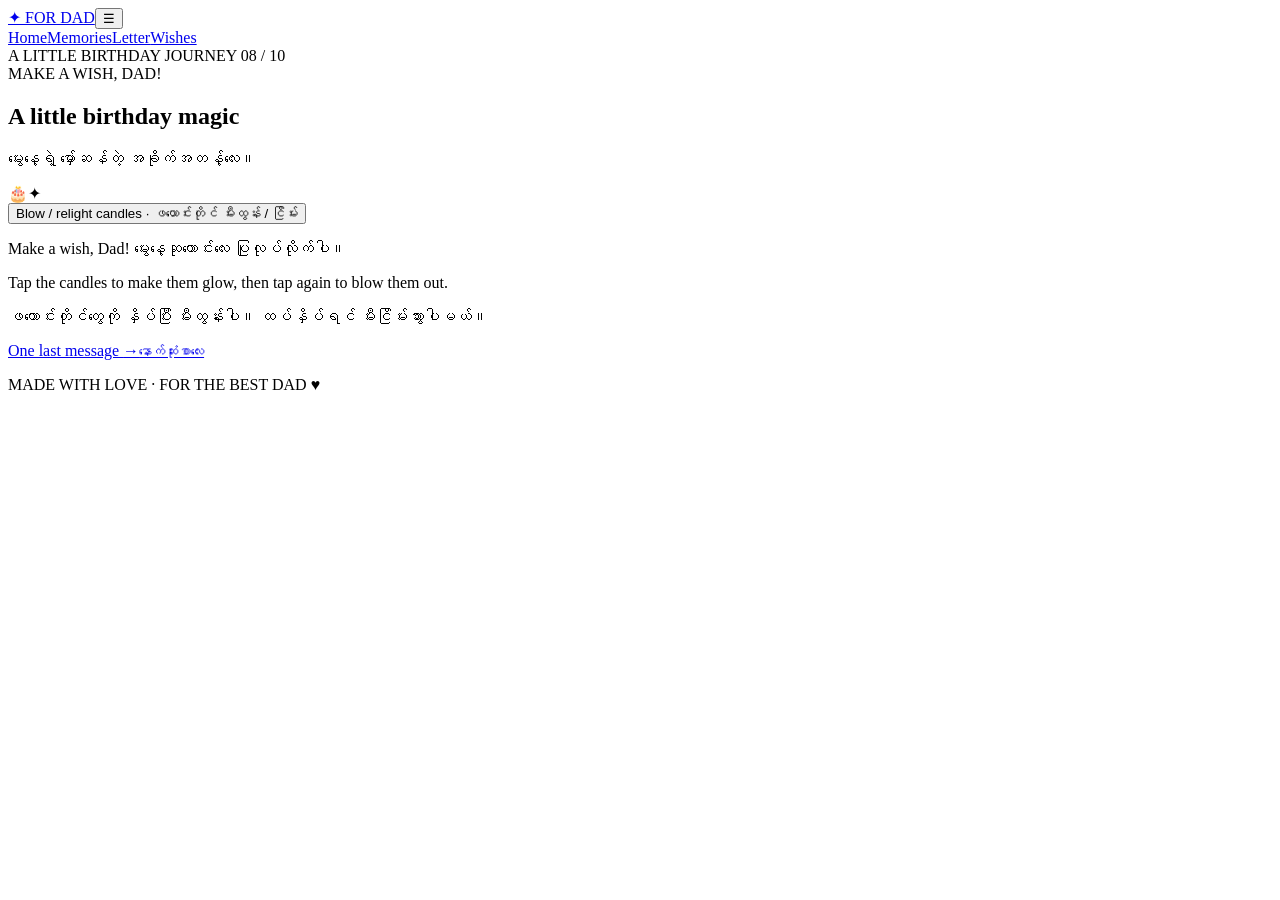
==== cake.html @ bc78f84e "Add files via upload" ====
<!DOCTYPE html>
<html lang="en">
<head>
  <meta charset="UTF-8"><meta name="viewport" content="width=device-width, initial-scale=1.0">
  <meta name="theme-color" content="#090909"><title>Make a wish, Dad! | Dad's Birthday</title>
  <link rel="preconnect" href="https://fonts.googleapis.com"><link rel="preconnect" href="https://fonts.gstatic.com" crossorigin>
  <link href="https://fonts.googleapis.com/css2?family=DM+Sans:wght@400;500;600;700&family=Playfair+Display:wght@500;600;700&display=swap" rel="stylesheet">
  <link rel="stylesheet" href="css/style.css"><link rel="stylesheet" href="css/responsive.css">
  <script src="js/main.js" defer></script>
</head>
<body data-page="08">
  <div class="ambient ambient-one"></div><div class="ambient ambient-two"></div>
  <header class="topbar"><a class="brand" href="index.html"><span>✦</span> FOR DAD</a><button class="menu-toggle" aria-label="Toggle navigation" data-action="menu">☰</button><nav class="nav-links"><a href="index.html">Home</a><a href="memories.html">Memories</a><a href="letter.html">Letter</a><a href="wishes.html">Wishes</a></nav></header>
  <main class="page-shell">
    <div class="page-number">A LITTLE BIRTHDAY JOURNEY <span>08 / 10</span></div>
    <section class="content-card">
      <div class="eyebrow"><span></span> MAKE A WISH, DAD!</div>
      <h1>A little birthday magic</h1><p class="myanmar lead-mm">မွေးနေ့ရဲ့ မှော်ဆန်တဲ့ အခိုက်အတန့်လေး။</p>
      <div class="cake-area"><div class="cake">🎂<span class="flame" data-flame>✦</span></div><button class="gold-button" data-action="candles">Blow / relight candles · ဖယောင်းတိုင် မီးထွန်း / ငြိမ်း</button><p class="reveal hidden" data-cake-message>Make a wish, Dad! မွေးနေ့ဆုတောင်းလေး ပြုလုပ်လိုက်ပါ။</p></div>
      <div class="copy-block"><p>Tap the candles to make them glow, then tap again to blow them out.</p><p class="myanmar">ဖယောင်းတိုင်တွေကို နှိပ်ပြီး မီးထွန်းပါ။ ထပ်နှိပ်ရင် မီးငြိမ်းသွားပါမယ်။</p></div>
      <a class="gold-button next-button" href="promise.html">One last message <span>→</span><small>နောက်ဆုံးစာလေး</small></a>
    </section>
    <footer><div class="progress"><span style="width:80%"></span></div><p>MADE WITH LOVE · FOR THE BEST DAD <span>♥</span></p></footer>
  </main>
  <div class="toast" role="status" aria-live="polite"></div>
</body></html>
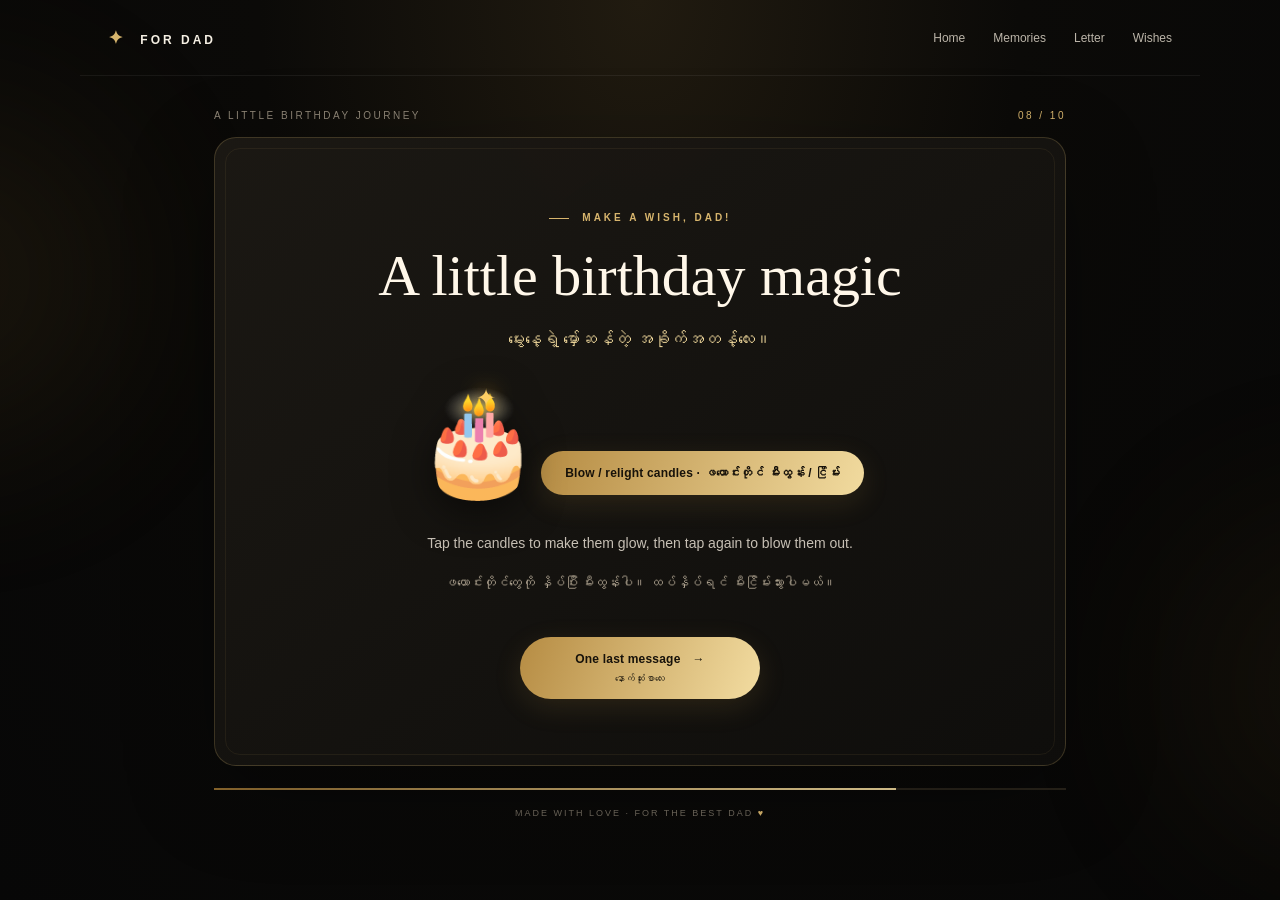
==== commit 929223bb: "Update stylesheet links in cake.html" ====
--- a/cake.html
+++ b/cake.html
@@ -5,7 +5,7 @@
   <meta name="theme-color" content="#090909"><title>Make a wish, Dad! | Dad's Birthday</title>
   <link rel="preconnect" href="https://fonts.googleapis.com"><link rel="preconnect" href="https://fonts.gstatic.com" crossorigin>
   <link href="https://fonts.googleapis.com/css2?family=DM+Sans:wght@400;500;600;700&family=Playfair+Display:wght@500;600;700&display=swap" rel="stylesheet">
-  <link rel="stylesheet" href="css/style.css"><link rel="stylesheet" href="css/responsive.css">
+  <link rel="stylesheet" href="style.css"><link rel="stylesheet" href="responsive.css">
   <script src="js/main.js" defer></script>
 </head>
 <body data-page="08">
@@ -23,4 +23,4 @@
     <footer><div class="progress"><span style="width:80%"></span></div><p>MADE WITH LOVE · FOR THE BEST DAD <span>♥</span></p></footer>
   </main>
   <div class="toast" role="status" aria-live="polite"></div>
-</body></html>+</body></html>
--- a/style.css
+++ b/style.css
@@ -0,0 +1,21 @@
+/* Dad's Birthday — Black & Gold */
+:root{--bg:#090909;--panel:#141311;--gold:#d7b56d;--gold2:#f1d99c;--muted:#aaa39a;--cream:#f5efe3;--line:rgba(215,181,109,.22)}
+*{box-sizing:border-box}html{scroll-behavior:smooth}body{margin:0;min-height:100vh;background:radial-gradient(ellipse at 50% 0%,#211b10 0%,#0b0a08 42%,#070707 100%);color:var(--cream);font-family:"DM Sans",sans-serif;overflow-x:hidden}
+a{color:inherit;text-decoration:none}button{font:inherit}.ambient{position:fixed;width:340px;height:340px;border-radius:50%;filter:blur(100px);opacity:.10;pointer-events:none}.ambient-one{background:#b58a39;top:12%;left:-220px}.ambient-two{background:#86621e;right:-240px;bottom:5%}
+.topbar{height:76px;display:flex;align-items:center;justify-content:space-between;max-width:1120px;padding:0 28px;margin:auto;position:relative;z-index:3;border-bottom:1px solid rgba(255,255,255,.06)}.brand{font-size:12px;letter-spacing:3px;font-weight:700}.brand span{color:var(--gold);font-size:18px;margin-right:8px}.nav-links{display:flex;gap:28px;color:#bcb5a9;font-size:12px}.nav-links a:hover{color:var(--gold2)}.menu-toggle{display:none;background:none;border:0;color:var(--gold);font-size:24px}
+.page-shell{max-width:900px;margin:0 auto;padding:34px 24px 28px;position:relative;z-index:1}.page-number{font-size:10px;letter-spacing:2.5px;color:#8e8576;display:flex;justify-content:space-between;margin:0 0 16px}.page-number span{color:var(--gold)}
+.content-card{border:1px solid var(--line);background:linear-gradient(145deg,rgba(28,25,20,.96),rgba(15,14,12,.97));border-radius:22px;padding:clamp(28px,6vw,66px);min-height:610px;box-shadow:0 25px 90px rgba(0,0,0,.28);text-align:center;position:relative;overflow:hidden}.content-card:before{content:"";position:absolute;inset:10px;border:1px solid rgba(215,181,109,.08);border-radius:15px;pointer-events:none}
+.eyebrow{font-size:10px;letter-spacing:3px;color:var(--gold);font-weight:700;margin:8px 0 20px}.eyebrow span{display:inline-block;width:20px;height:1px;background:var(--gold);vertical-align:middle;margin-right:8px}
+h1{font-family:"Playfair Display",serif;font-size:clamp(34px,6vw,58px);font-weight:500;line-height:1.15;max-width:700px;margin:0 auto 14px;color:#fff7e9}.lead-mm{font-size:17px!important;color:var(--gold2)!important;margin:0 auto 25px!important}
+.copy-block{max-width:620px;margin:26px auto;color:#c7c0b5;font-size:14px;line-height:1.9}.myanmar{font-family:"DM Sans","Noto Sans Myanmar",sans-serif;line-height:1.9;color:#b9ad99;font-size:13px}
+.gold-button{display:inline-flex;align-items:center;justify-content:center;gap:12px;background:linear-gradient(110deg,#b68c43,#f0d99d,#b68c43);background-size:200% auto;color:#17120a;border:0;border-radius:999px;padding:15px 24px;font-weight:700;font-size:12px;letter-spacing:.2px;cursor:pointer;transition:.25s;box-shadow:0 8px 28px rgba(190,149,67,.15)}.gold-button:hover{transform:translateY(-3px);background-position:right center;box-shadow:0 12px 35px rgba(190,149,67,.25)}.gold-button small{font-size:10px;font-weight:500}.next-button{margin-top:16px;flex-wrap:wrap}.next-button small{flex-basis:100%;margin-top:-5px;text-align:center}
+footer{margin-top:22px;text-align:center;color:#716a5e;font-size:9px;letter-spacing:2px}.progress{height:2px;background:#28231a;margin-bottom:18px;overflow:hidden}.progress span{height:100%;display:block;background:linear-gradient(90deg,#8d692e,#f0d99d);transition:width .5s}footer p span{color:var(--gold)}
+.hero-art{height:210px;position:relative;display:grid;place-items:center;margin:5px auto 10px}.halo{width:170px;height:170px;border-radius:50%;border:1px solid rgba(215,181,109,.45);box-shadow:0 0 0 18px rgba(215,181,109,.035),0 0 70px rgba(215,181,109,.15);position:absolute}.dad-icon{font-size:76px;filter:drop-shadow(0 8px 20px rgba(0,0,0,.4));z-index:1}.spark{position:absolute;color:var(--gold2);font-size:24px;animation:twinkle 2s infinite alternate}.s1{top:18px;left:30%}.s2{right:27%;top:50px;animation-delay:.6s}.s3{bottom:20px;right:34%;animation-delay:1s}
+@keyframes twinkle{to{opacity:.25;transform:scale(.7) rotate(35deg)}}.gift-box,.envelope{display:flex;flex-direction:column;align-items:center;justify-content:center;margin:24px auto;background:#211b10;border:1px solid var(--gold);color:var(--gold2);width:150px;height:130px;border-radius:16px;font-size:55px;cursor:pointer;box-shadow:0 0 45px rgba(215,181,109,.12);transition:.3s}.gift-box:hover,.envelope:hover{transform:translateY(-5px) rotate(-2deg)}.gift-box small,.envelope small{font-size:10px;letter-spacing:1px;color:#c8b78e}.hidden{display:none!important}.reveal{max-width:550px;margin:20px auto;padding:20px;border:1px solid var(--line);border-radius:14px;color:var(--gold2);line-height:1.8;animation:fadeUp .5s}.reveal span{display:block;color:#c1b6a4;margin-top:8px;font-size:13px}
+@keyframes fadeUp{from{opacity:0;transform:translateY(12px)}to{opacity:1;transform:translateY(0)}}.memory-grid,.wish-grid{display:grid;grid-template-columns:repeat(3,1fr);gap:12px;max-width:650px;margin:28px auto}.memory-tile{min-height:120px;border:1px solid var(--line);border-radius:15px;background:#1b1812;color:var(--gold2);font-size:34px;cursor:pointer;transition:.25s}.memory-tile:hover{background:#282114;transform:translateY(-4px)}.memory-tile small{display:block;font-size:11px;color:#c7bdab;margin-top:8px}
+.letter-wrap{margin:28px auto}.envelope{font-size:45px;height:110px}.letter{max-width:580px;margin:0 auto;background:#eee4cf;color:#352a1b;padding:28px 32px;text-align:left;border-radius:4px;box-shadow:0 15px 40px #0008;animation:fadeUp .6s}.letter h3{font-family:"Playfair Display",serif;font-size:24px}.letter p{font-size:13px;line-height:1.9}.letter strong{color:#84612c}
+.timeline{display:flex;justify-content:center;gap:12px;margin:30px auto;max-width:650px}.timeline button{flex:1;padding:18px 10px;background:#211b10;border:1px solid var(--line);border-radius:14px;color:var(--gold);font-size:24px;cursor:pointer}.timeline button span{display:block;color:#e4d9c5;font-size:12px;margin-top:8px}
+.wish-grid{grid-template-columns:repeat(5,1fr)}.wish-card{height:112px;position:relative;border:1px solid var(--line);border-radius:12px;background:#211b10;color:var(--gold2);cursor:pointer;perspective:600px;transition:.3s;padding:8px}.wish-card:hover{transform:translateY(-3px)}.wish-front,.wish-back{display:flex;align-items:center;justify-content:center;flex-direction:column;height:100%;font-size:23px}.wish-front small{font-size:10px;color:#c9b98e;margin-top:8px}.wish-back{display:none;font-size:11px;line-height:1.5;color:#f2e5c8}.wish-card.flipped .wish-front{display:none}.wish-card.flipped .wish-back{display:flex;animation:fadeUp .3s}
+.quality-list{display:grid;grid-template-columns:repeat(2,1fr);gap:12px;max-width:550px;margin:30px auto}.quality-list div{padding:17px;border:1px solid var(--line);border-radius:12px;background:#1b1812;text-align:left;font-size:22px}.quality-list b{font-size:13px;color:var(--gold2);margin-left:8px}.quality-list span{display:block;font-size:11px;color:#a99e8c;margin:5px 0 0 36px}
+.cake-area{margin:28px auto}.cake{font-size:100px;position:relative;display:inline-block;filter:drop-shadow(0 10px 20px #0008)}.flame{position:absolute;top:0;left:48%;font-size:24px;color:#ffcf64;text-shadow:0 0 20px #ffb82e;animation:twinkle .5s infinite alternate}.flame.off{opacity:0}.promise-seal{width:70px;height:70px;border-radius:50%;border:1px solid var(--gold);display:grid;place-items:center;color:var(--gold);font-size:28px;margin:35px auto 20px;box-shadow:0 0 30px #c69a4530}blockquote{max-width:600px;margin:20px auto;padding:22px;border-top:1px solid var(--line);border-bottom:1px solid var(--line);font-family:"Playfair Display",serif;font-size:21px;line-height:1.7;color:#f2e4c7}blockquote span{font-family:"DM Sans",sans-serif;font-size:13px;color:#b9ad99}
+.final-art{font-size:75px;position:relative;margin:30px auto}.orbit{font-size:22px;letter-spacing:10px;color:var(--gold);animation:twinkle 1.4s infinite alternate}.toast{position:fixed;bottom:22px;left:50%;transform:translate(-50%,20px);opacity:0;background:#e5cf9e;color:#1b160d;padding:11px 18px;border-radius:30px;font-size:12px;z-index:9;transition:.3s;pointer-events:none}.toast.show{opacity:1;transform:translate(-50%,0)}.confetti{position:fixed;top:-20px;z-index:10;pointer-events:none;animation:fall 2.8s linear forwards;color:var(--gold2)}@keyframes fall{to{transform:translateY(110vh) rotate(600deg);opacity:0}}
--- a/responsive.css
+++ b/responsive.css
@@ -0,0 +1,4 @@
+@media(max-width:650px){
+.topbar{height:64px;padding:0 18px}.menu-toggle{display:block}.nav-links{display:none;position:absolute;top:63px;right:12px;flex-direction:column;gap:0;background:#17140f;border:1px solid var(--line);border-radius:12px;padding:8px;min-width:160px;box-shadow:0 15px 30px #0009}.nav-links.open{display:flex}.nav-links a{padding:12px 14px}.page-shell{padding:22px 14px}.content-card{padding:34px 19px;min-height:560px;border-radius:17px}.content-card:before{inset:6px}h1{font-size:clamp(32px,9vw,46px)}.lead-mm{font-size:15px!important}.copy-block{font-size:13px}.hero-art{height:175px}.halo{width:140px;height:140px}.dad-icon{font-size:65px}.memory-grid{gap:8px}.memory-tile{min-height:105px;font-size:28px}.memory-tile small{font-size:9px}.timeline{gap:7px}.timeline button{padding:14px 5px;font-size:19px}.timeline button span{font-size:10px}.wish-grid{grid-template-columns:repeat(2,1fr);gap:9px}.wish-card{height:105px}.quality-list{gap:8px}.quality-list div{padding:13px 9px;font-size:18px}.quality-list b{font-size:12px}.letter{padding:20px}.letter p{font-size:12px}blockquote{font-size:18px;padding:16px}.gold-button{padding:14px 18px;font-size:11px}.page-number{font-size:8px;letter-spacing:1.5px}
+}
+@media(prefers-reduced-motion:reduce){*,*::before,*::after{animation-duration:.01ms!important;animation-iteration-count:1!important;scroll-behavior:auto!important;transition-duration:.01ms!important}}
